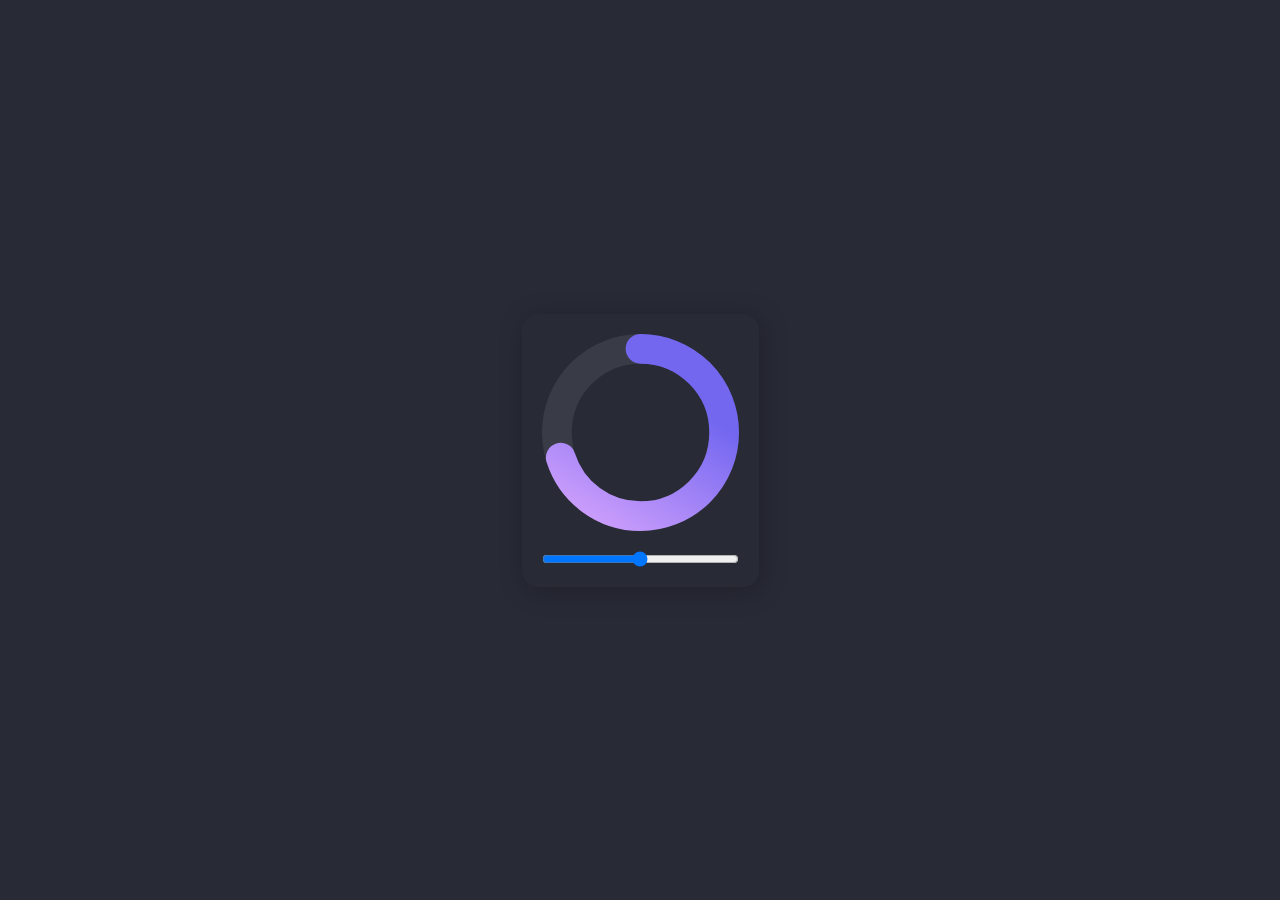
==== CIRCLE_LOADING/index.html @ 9eacd8b8 "cerate project load circle spinner" ====
<!DOCTYPE html>
<html lang="en">

<head>
    <meta charset="UTF-8">
    <meta http-equiv="X-UA-Compatible" content="IE=edge">
    <meta name="viewport" content="width=device-width, initial-scale=1.0">
    <title>Loading</title>
    <style>
        * {
            margin: 0;
            padding: 0;
            box-sizing: border-box;
        }

        :root {
            --c1: #191a21;
            --c2: #6272a4;
            --backGround: #282A36;
            --text: #f073bc;
            --percent: 0;
        }

        body {
            background-color: var(--backGround);
            color: var(--text);
            height: 100vh;
            width: 100vw;
            display: flex;
            gap: 50px;
            justify-content: center;
            align-items: center;

        }

        .spinner {
            box-shadow: 3px 4px 26px rgba(0, 0, 0, 0.25);
            border-radius: 16px;
            /* width: 350px;
            height: 350px; */
            display: flex;
            flex-direction: column;
            gap: 20px;
            padding: 20px;
        }

        svg {
            width: 197px;
            height: 197px;
            transform: rotate(-90deg);
        }

        svg circle {
            stroke-dasharray: 619;
            stroke-dashoffset: 619;
            stroke-width: 35px;
            fill: none;
        }

        svg circle:nth-child(1) {
            stroke-dashoffset: 0
        }

        svg circle:nth-child(2) {
            stroke-dashoffset: calc(619 - (619 * var(--percent))/100);
            stroke-linecap: round;
            animation: progress 1s ease-in-out backwards;
        }

        @keyframes progress {
            0% {
                stroke-dasharray: 619;
                stroke-dashoffset: 619;
            }
        }
    </style>
</head>

<body>
    <div class="spinner">
        <svg viewBox="0 0 232 232" style="--percent:70" id="spinner">
            <circle r="98.5" cx="50%" cy="50%" opacity="0.1" stroke="#D9D9D9" />
            <circle r="98.5" cx="50%" cy="50%" stroke="url(#paint0_linear_201_85)" />
            <defs>
                <linearGradient id="paint0_linear_201_85" x1="-9" y1="82" x2="145" y2="178"
                    gradientUnits="userSpaceOnUse">
                    <stop stop-color="#CE9FFC" />
                    <stop offset="1" stop-color="#7367F0" />
                </linearGradient>
            </defs>
        </svg>
        <input type="range" />
    </div>

</body>
<script>
    spinner = document.getElementById("spinner")
    spinner.addEventListener('change', function () {
        console.log("ok")
    })


</script>

</html>
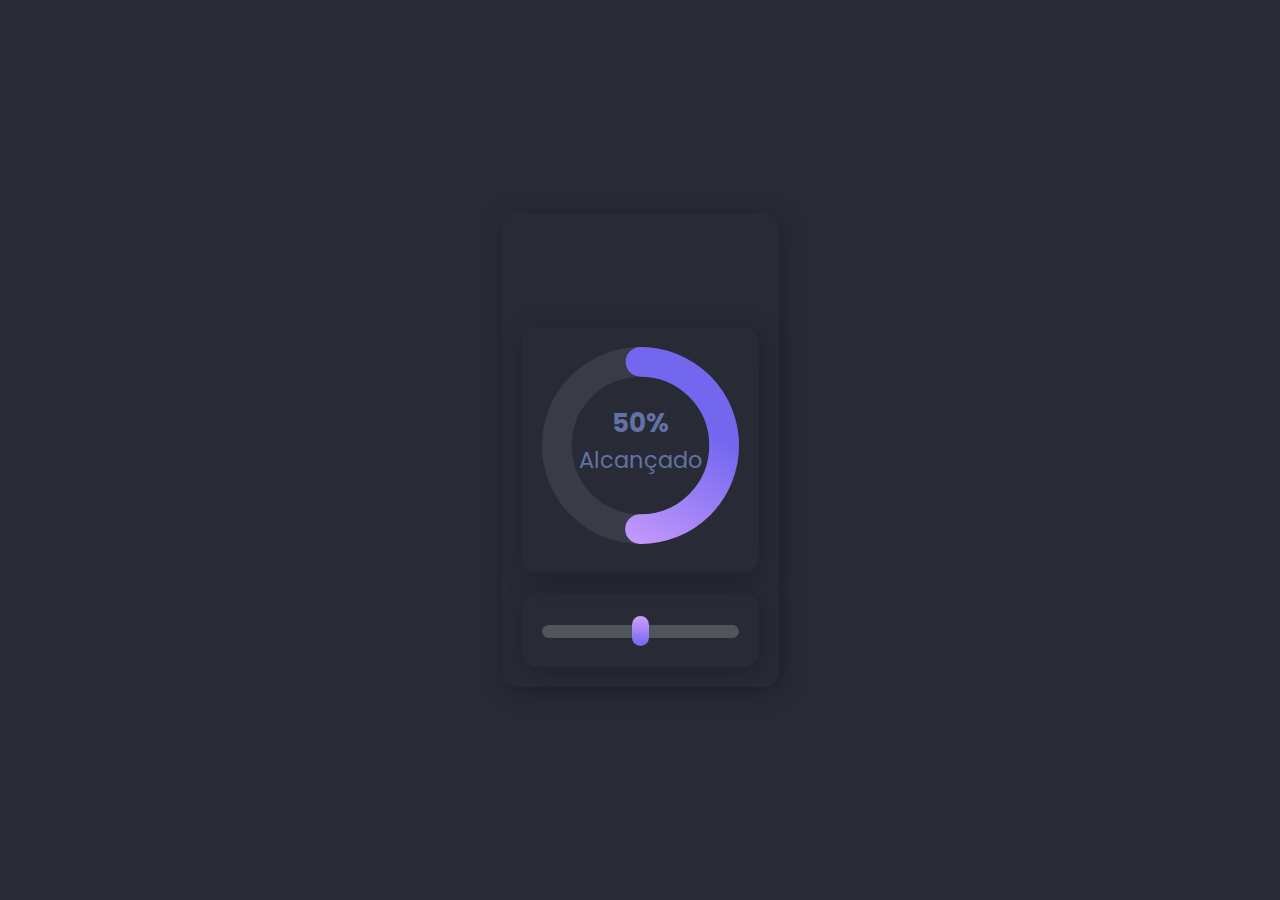
==== commit 5622627f: "range value" ====
--- a/CIRCLE_LOADING/index.html
+++ b/CIRCLE_LOADING/index.html
@@ -2,6 +2,9 @@
 <html lang="en">
 
 <head>
+    <link rel="preconnect" href="https://fonts.googleapis.com">
+    <link rel="preconnect" href="https://fonts.gstatic.com" crossorigin>
+    <link href="https://fonts.googleapis.com/css2?family=Poppins&display=swap" rel="stylesheet">
     <meta charset="UTF-8">
     <meta http-equiv="X-UA-Compatible" content="IE=edge">
     <meta name="viewport" content="width=device-width, initial-scale=1.0">
@@ -22,26 +25,88 @@
         }
 
         body {
+            font-family: 'Poppins', sans-serif;
+            font-size: 1.4rem;
             background-color: var(--backGround);
             color: var(--text);
             height: 100vh;
             width: 100vw;
             display: flex;
+            flex-direction: row;
             gap: 50px;
             justify-content: center;
             align-items: center;
 
         }
 
-        .spinner {
+        .box {
+            display: flex;
+            flex-direction: column;
             box-shadow: 3px 4px 26px rgba(0, 0, 0, 0.25);
             border-radius: 16px;
-            /* width: 350px;
-            height: 350px; */
             display: flex;
             flex-direction: column;
             gap: 20px;
             padding: 20px;
+        }
+
+        .spinner {
+            box-shadow: 3px 4px 26px rgba(0, 0, 0, 0.25);
+            border-radius: 16px;
+            gap: 20px;
+            padding: 20px;
+        }
+
+        .content {
+            position: relative;
+            left: 50%;
+            transform: translate(-50%, 230%);
+            text-align: center;
+            color: var(--c2);
+        }
+
+        .range {
+            box-shadow: 3px 4px 26px rgba(0, 0, 0, 0.25);
+            border-radius: 16px;
+            gap: 20px;
+            padding: 20px;
+            width: 100%;
+        }
+
+        .range input[type=range] {
+            width: 100%;
+            cursor: ew-resize;
+            appearance: none;
+            background: transparent;
+            border-radius: 10px;
+        }
+
+        input[type=range]:focus {
+            outline: none;
+        }
+
+        input[type=range]::-webkit-slider-runnable-track {
+            width: 100%;
+            height: 13px;
+            cursor: pointer;
+            /* animate: 0.2s; */
+            /* box-shadow: 0px 0px 0px #50555C; */
+            background: #50555C;
+            /* background-image: linear-gradient(#CE9FFC, #7367F0); */
+            border-radius: 24px;
+            /* border: 1px solid #000000; */
+        }
+
+        input[type=range]::-webkit-slider-thumb {
+            /* box-shadow: 0px 0px 0px #000000; */
+            /* border: 1px solid #000000; */
+            height: 30px;
+            width: 17px;
+            border-radius: 27px;
+            background-image: linear-gradient(#CE9FFC, #7367F0);
+            cursor: pointer;
+            -webkit-appearance: none;
+            margin-top: -9.5px;
         }
 
         svg {
@@ -65,6 +130,7 @@
             stroke-dashoffset: calc(619 - (619 * var(--percent))/100);
             stroke-linecap: round;
             animation: progress 1s ease-in-out backwards;
+            transition: 1s ease-in-out;
         }
 
         @keyframes progress {
@@ -77,28 +143,73 @@
 </head>
 
 <body>
-    <div class="spinner">
-        <svg viewBox="0 0 232 232" style="--percent:70" id="spinner">
-            <circle r="98.5" cx="50%" cy="50%" opacity="0.1" stroke="#D9D9D9" />
-            <circle r="98.5" cx="50%" cy="50%" stroke="url(#paint0_linear_201_85)" />
-            <defs>
-                <linearGradient id="paint0_linear_201_85" x1="-9" y1="82" x2="145" y2="178"
-                    gradientUnits="userSpaceOnUse">
-                    <stop stop-color="#CE9FFC" />
-                    <stop offset="1" stop-color="#7367F0" />
-                </linearGradient>
-            </defs>
-        </svg>
-        <input type="range" />
+    <div class="box">
+        <div class="content">
+            <h3 id="legenda">0%</h3>
+            <p>Alcançado</p>
+        </div>
+        <div class="spinner">
+            <svg viewBox="0 0 232 232" style="--percent:100" id="spinner">
+                <circle r="98.5" cx="50%" cy="50%" opacity="0.1" stroke="#D9D9D9" />
+                <circle r="98.5" cx="50%" cy="50%" stroke="url(#paint0_linear_201_85)" />
+                <defs>
+                    <linearGradient id="paint0_linear_201_85" x1="-9" y1="82" x2="145" y2="178"
+                        gradientUnits="userSpaceOnUse">
+                        <stop stop-color="#CE9FFC" />
+                        <stop offset="1" stop-color="#7367F0" />
+                    </linearGradient>
+                </defs>
+            </svg>
+        </div>
+        <div class="range">
+            <input id="range" type="range" max="100" min="0" step="1" value="30" />
+        </div>
     </div>
+
+    <!-- <div class="box">
+        <div class="content">
+            <h3 id="legenda">0%</h3>
+            <p>Alcançado</p>
+        </div>
+        <div class="spinner">
+            <svg viewBox="0 0 232 232" style="--percent:100" id="spinner">
+                <circle r="98.5" cx="50%" cy="50%" opacity="0.1" stroke="#D9D9D9" />
+                <circle r="98.5" cx="50%" cy="50%" stroke="url(#paint0_linear_201_85)" />
+                <defs>
+                    <linearGradient id="paint0_linear_201_85" x1="-9" y1="82" x2="145" y2="178"
+                        gradientUnits="userSpaceOnUse">
+                        <stop stop-color="#CE9FFC" />
+                        <stop offset="1" stop-color="#7367F0" />
+                    </linearGradient>
+                </defs>
+            </svg>
+        </div>
+        <div class="range">
+            <input id="range" type="range" max="100" min="0" step="1" value="30" />
+        </div>
+    </div> -->
+
+
+
+
 
 </body>
 <script>
-    spinner = document.getElementById("spinner")
-    spinner.addEventListener('change', function () {
-        console.log("ok")
-    })
-
+    window.onload = function () {
+        console.log(localStorage.getItem('spinner'))
+
+        range.value = localStorage.getItem('spinner')
+        spinner.style = `--percent:${range.value}`
+        legenda.innerText = `${range.value}%`
+
+    }
+
+    range.oninput = () => {
+        spinner.style = `--percent:${range.value}`
+        legenda.innerText = `${range.value}%`
+        localStorage.setItem('spinner', range.value)
+
+    }
 
 </script>
 
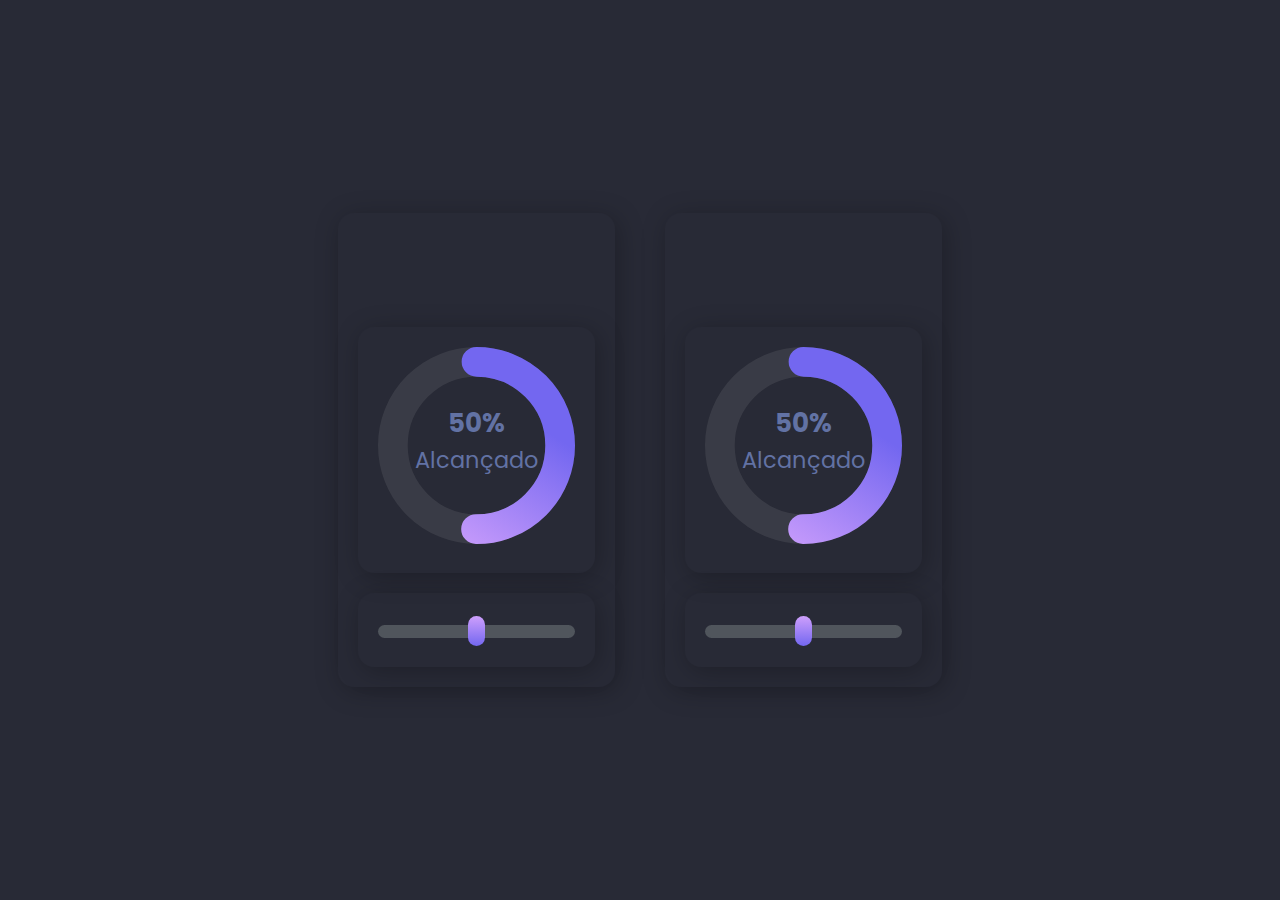
==== commit 22bdf079: "att class" ====
--- a/CIRCLE_LOADING/index.html
+++ b/CIRCLE_LOADING/index.html
@@ -149,7 +149,7 @@
             <p>Alcançado</p>
         </div>
         <div class="spinner">
-            <svg viewBox="0 0 232 232" style="--percent:100" id="spinner">
+            <svg viewBox="0 0 232 232" style="--percent:100" id="grafic">
                 <circle r="98.5" cx="50%" cy="50%" opacity="0.1" stroke="#D9D9D9" />
                 <circle r="98.5" cx="50%" cy="50%" stroke="url(#paint0_linear_201_85)" />
                 <defs>
@@ -166,13 +166,13 @@
         </div>
     </div>
 
-    <!-- <div class="box">
+    <div class="box">
         <div class="content">
-            <h3 id="legenda">0%</h3>
+            <h3 id="legenda2">0%</h3>
             <p>Alcançado</p>
         </div>
         <div class="spinner">
-            <svg viewBox="0 0 232 232" style="--percent:100" id="spinner">
+            <svg viewBox="0 0 232 232" style="--percent:100" id="grafic2">
                 <circle r="98.5" cx="50%" cy="50%" opacity="0.1" stroke="#D9D9D9" />
                 <circle r="98.5" cx="50%" cy="50%" stroke="url(#paint0_linear_201_85)" />
                 <defs>
@@ -185,9 +185,9 @@
             </svg>
         </div>
         <div class="range">
-            <input id="range" type="range" max="100" min="0" step="1" value="30" />
-        </div>
-    </div> -->
+            <input id="range2" type="range" max="100" min="0" step="1" value="30" />
+        </div>
+    </div>
 
 
 
@@ -196,21 +196,27 @@
 </body>
 <script>
     window.onload = function () {
-        console.log(localStorage.getItem('spinner'))
-
         range.value = localStorage.getItem('spinner')
-        spinner.style = `--percent:${range.value}`
+        grafic.style = `--percent:${range.value}`
         legenda.innerText = `${range.value}%`
 
+        range2.value = localStorage.getItem('spinner2')
+        grafic2.style = `--percent:${range2.value}`
+        legenda2.innerText = `${range2.value}%`
     }
 
     range.oninput = () => {
-        spinner.style = `--percent:${range.value}`
+        grafic.style = `--percent:${range.value}`
         legenda.innerText = `${range.value}%`
-        localStorage.setItem('spinner', range.value)
-
+        localStorage.setItem('grafic', range.value)
     }
 
+    range2.oninput = () => {
+        grafic2.style = `--percent:${range2.value}`
+        legenda2.innerText = `${range2.value}%`
+        localStorage.setItem('grafic2', range2.value)
+    }
+
 </script>
 
 </html>